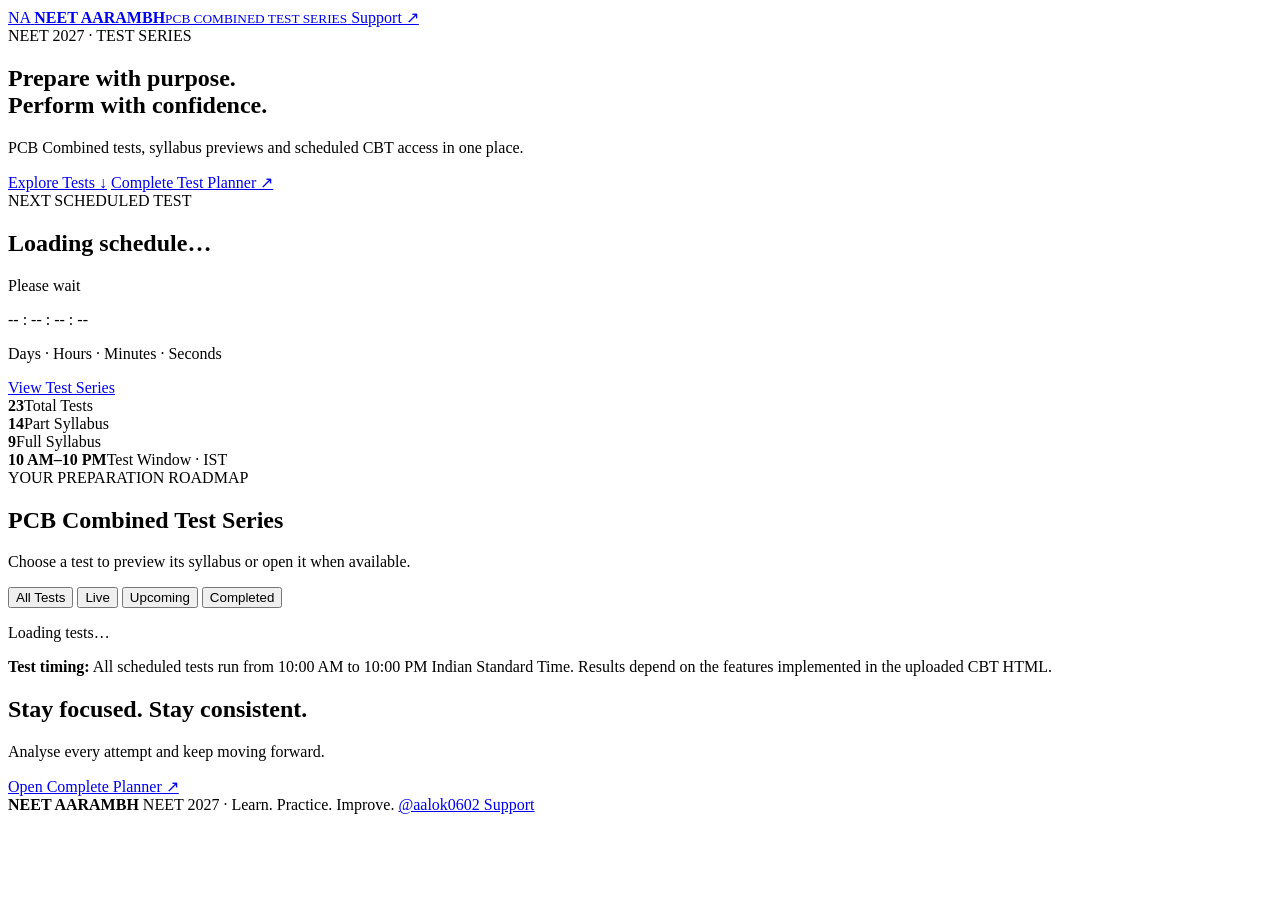
==== index.html @ 936afdba "Create index.html" ====
<!DOCTYPE html>
<html lang="en">
<head>
  <meta charset="UTF-8">
  <meta name="viewport" content="width=device-width, initial-scale=1">
  <meta name="theme-color" content="#0757d5">
  <title>NEET AARAMBH | PCB Combined</title>
  <link rel="stylesheet" href="assets/css/style.css">
  <script defer src="assets/js/config.js"></script>
  <script defer src="assets/js/tests.js"></script>
  <script defer src="assets/js/app.js"></script>
</head>
<body>
<header class="header">
  <a class="brand" href="./">
    <span class="logo">NA</span>
    <span><b>NEET AARAMBH</b><small>PCB COMBINED TEST SERIES</small></span>
  </a>
  <a class="support" href="https://t.me/aalok0602"
     target="_blank" rel="noopener">Support ↗</a>
</header>

<main class="container">
  <section class="hero">
    <div>
      <span class="eyebrow">NEET 2027 · TEST SERIES</span>
      <h1>Prepare with purpose.<br>
        <span>Perform with confidence.</span></h1>
      <p>PCB Combined tests, syllabus previews and scheduled CBT access in one place.</p>
      <a class="btn white" href="#tests">Explore Tests ↓</a>
      <a class="btn outline"
         href="planner/NEET-AARAMBH-Test-Planner.pdf"
         target="_blank" rel="noopener">Complete Test Planner ↗</a>
    </div>

    <div class="count-card">
      <span class="eyebrow">NEXT SCHEDULED TEST</span>
      <h2 id="nextTitle">Loading schedule…</h2>
      <p id="nextDate">Please wait</p>
      <div id="countdown" class="countdown">-- : -- : -- : --</div>
      <p id="countLabel">Days · Hours · Minutes · Seconds</p>
      <a id="nextButton" class="btn white" href="#tests">View Test Series</a>
    </div>
  </section>

  <section class="stats">
    <div><b>23</b><span>Total Tests</span></div>
    <div><b>14</b><span>Part Syllabus</span></div>
    <div><b>9</b><span>Full Syllabus</span></div>
    <div><b>10 AM–10 PM</b><span>Test Window · IST</span></div>
  </section>

  <section id="tests">
    <div class="section-title">
      <div>
        <span class="eyebrow blue">YOUR PREPARATION ROADMAP</span>
        <h2>PCB Combined Test Series</h2>
        <p>Choose a test to preview its syllabus or open it when available.</p>
      </div>
    </div>

    <div class="filters">
      <button class="filter active" data-filter="all">All Tests</button>
      <button class="filter" data-filter="live">Live</button>
      <button class="filter" data-filter="upcoming">Upcoming</button>
      <button class="filter" data-filter="completed">Completed</button>
    </div>

    <div id="testGrid" class="grid">
      <p>Loading tests…</p>
    </div>
  </section>

  <section class="notice">
    <b>Test timing:</b>
    All scheduled tests run from 10:00 AM to 10:00 PM Indian Standard Time.
    Results depend on the features implemented in the uploaded CBT HTML.
  </section>

  <section class="bottom">
    <h2>Stay focused. Stay consistent.</h2>
    <p>Analyse every attempt and keep moving forward.</p>
    <a class="btn white"
       href="planner/NEET-AARAMBH-Test-Planner.pdf"
       target="_blank" rel="noopener">Open Complete Planner ↗</a>
  </section>
</main>

<footer>
  <b>NEET AARAMBH</b>
  <span>NEET 2027 · Learn. Practice. Improve.</span>
  <a href="https://t.me/aalok0602"
     target="_blank" rel="noopener">@aalok0602 Support</a>
</footer>

<dialog id="syllabusDialog">
  <div class="dialog-head">
    <h2 id="syllabusTitle">Test Syllabus</h2>
    <button id="closeDialog" aria-label="Close">×</button>
  </div>
  <div id="syllabusBody"></div>
  <a class="btn primary"
     href="planner/NEET-AARAMBH-Test-Planner.pdf"
     target="_blank" rel="noopener">Open Complete Planner ↗</a>
</dialog>
</body>
</html>
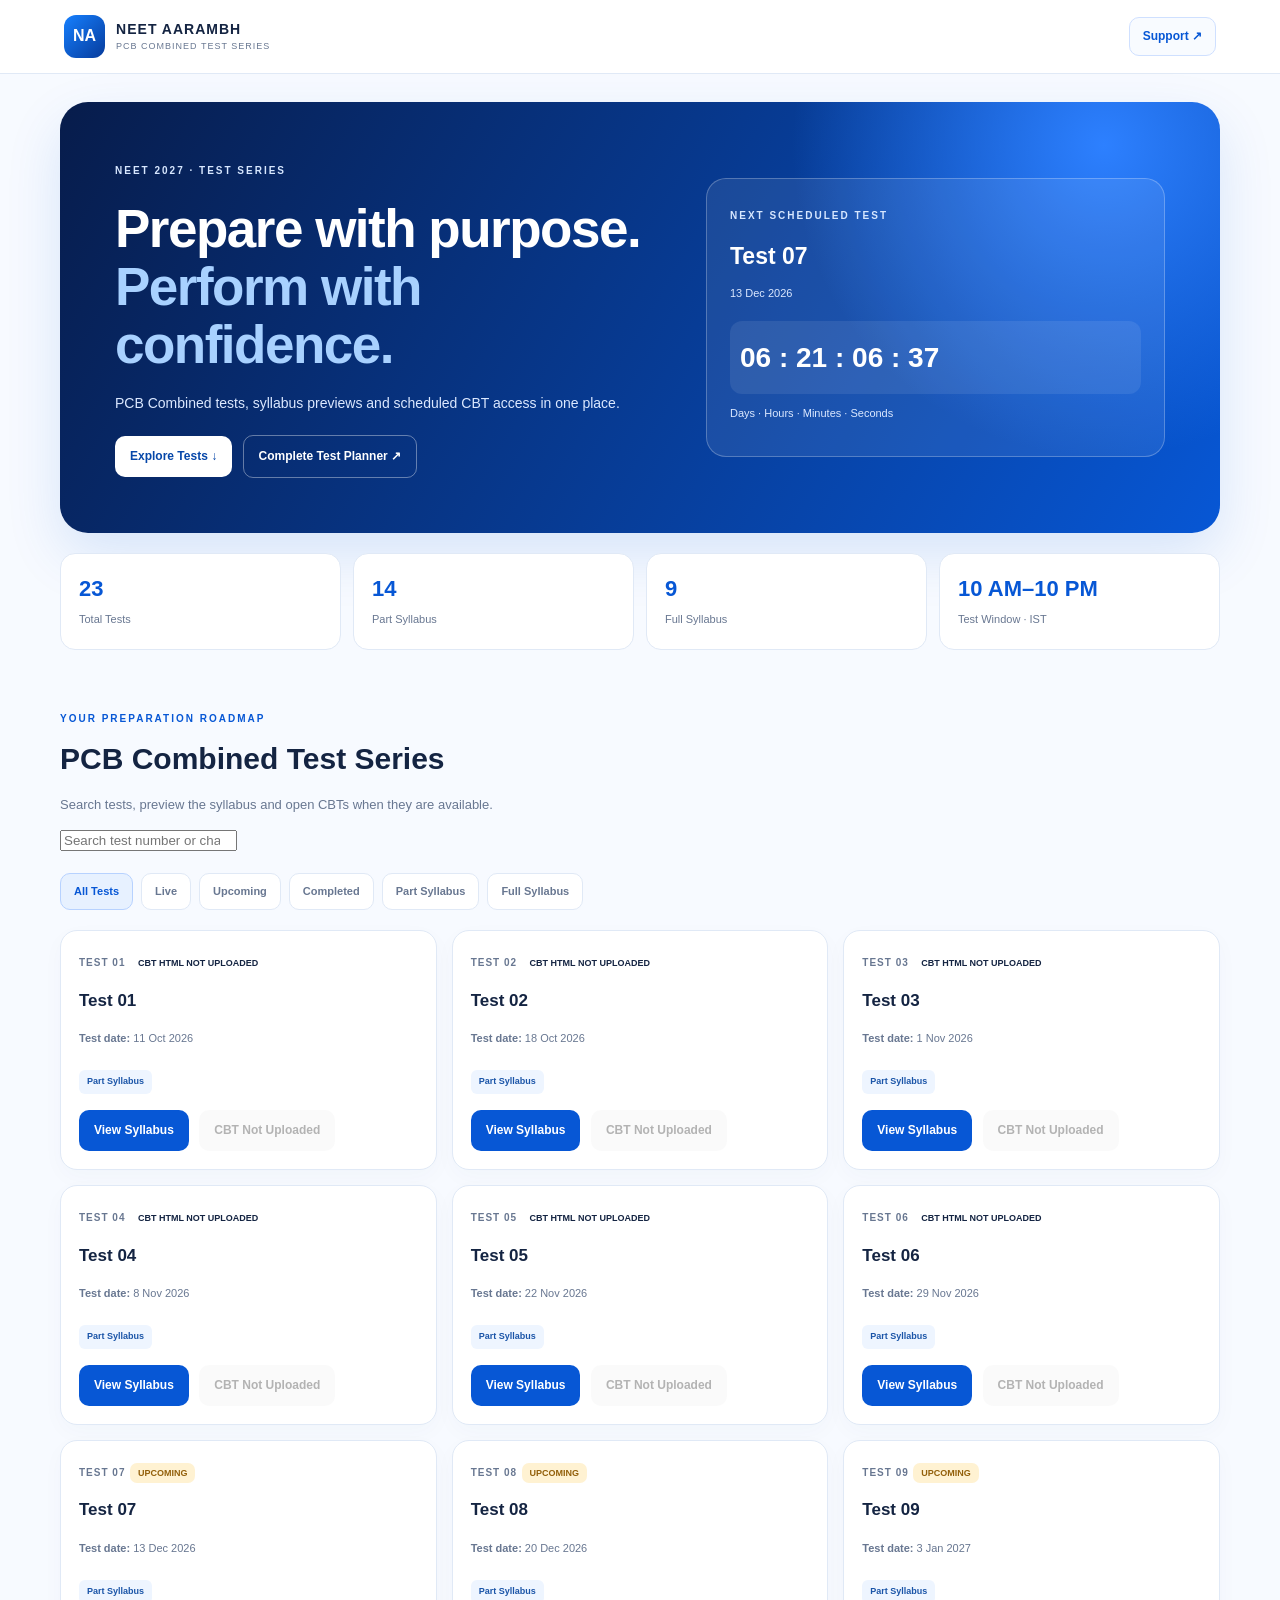
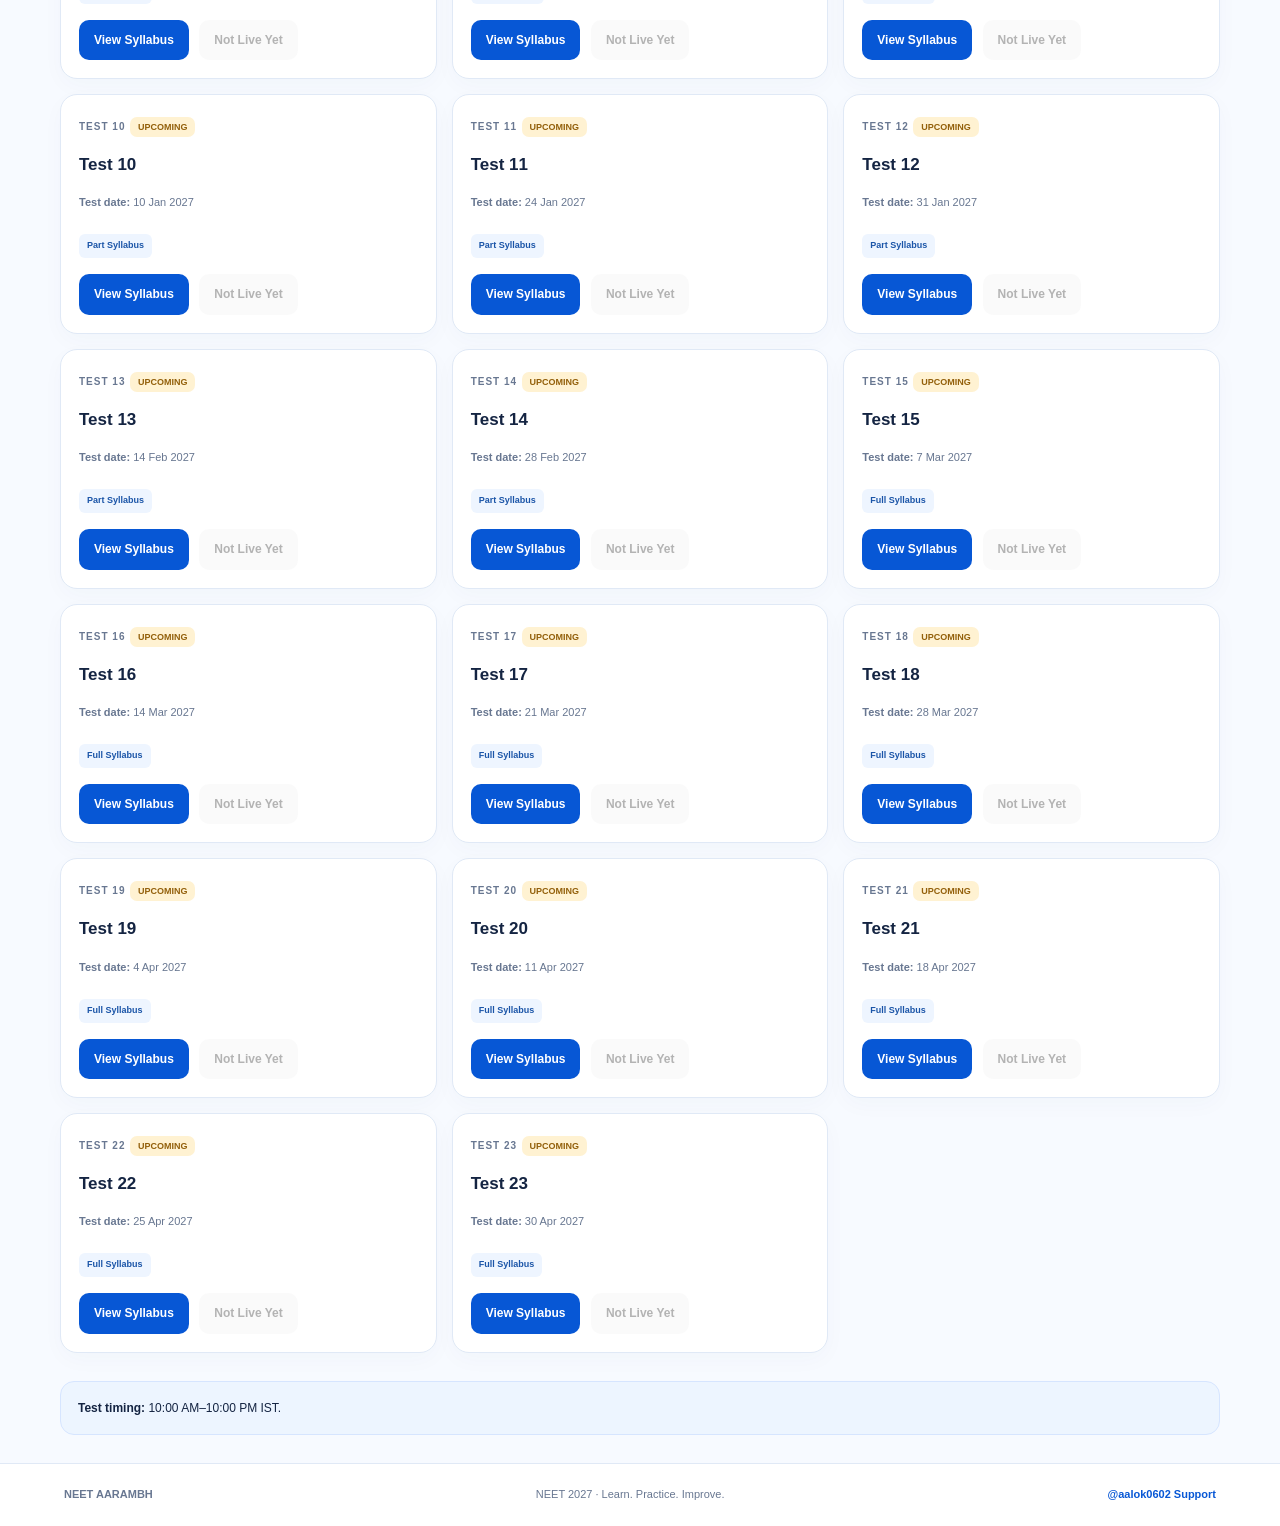
==== commit cea9a3ee: "Update index.html" ====
--- a/index.html
+++ b/index.html
@@ -1,10 +1,12 @@
+
 <!DOCTYPE html>
 <html lang="en">
 <head>
   <meta charset="UTF-8">
   <meta name="viewport" content="width=device-width, initial-scale=1">
   <meta name="theme-color" content="#0757d5">
-  <title>NEET AARAMBH | PCB Combined</title>
+  <meta name="description" content="NEET AARAMBH PCB Combined Test Series — 23 scheduled tests for NEET 2027.">
+  <title>NEET AARAMBH | PCB Combined Test Series</title>
   <link rel="stylesheet" href="assets/css/style.css">
   <script defer src="assets/js/config.js"></script>
   <script defer src="assets/js/tests.js"></script>
@@ -16,30 +18,26 @@
     <span class="logo">NA</span>
     <span><b>NEET AARAMBH</b><small>PCB COMBINED TEST SERIES</small></span>
   </a>
-  <a class="support" href="https://t.me/aalok0602"
-     target="_blank" rel="noopener">Support ↗</a>
+  <a class="support" href="https://t.me/aalok0602" target="_blank" rel="noopener">Support ↗</a>
 </header>
 
 <main class="container">
   <section class="hero">
-    <div>
+    <div class="hero-copy">
       <span class="eyebrow">NEET 2027 · TEST SERIES</span>
-      <h1>Prepare with purpose.<br>
-        <span>Perform with confidence.</span></h1>
+      <h1>Prepare with purpose.<br><span>Perform with confidence.</span></h1>
       <p>PCB Combined tests, syllabus previews and scheduled CBT access in one place.</p>
-      <a class="btn white" href="#tests">Explore Tests ↓</a>
-      <a class="btn outline"
-         href="planner/NEET-AARAMBH-Test-Planner.pdf"
-         target="_blank" rel="noopener">Complete Test Planner ↗</a>
+      <div class="hero-actions">
+        <a class="btn white" href="#tests">Explore Tests ↓</a>
+        <a class="btn outline" href="planner/NEET-AARAMBH-Test-Planner.pdf" target="_blank" rel="noopener">Complete Test Planner ↗</a>
+      </div>
     </div>
-
     <div class="count-card">
       <span class="eyebrow">NEXT SCHEDULED TEST</span>
       <h2 id="nextTitle">Loading schedule…</h2>
       <p id="nextDate">Please wait</p>
-      <div id="countdown" class="countdown">-- : -- : -- : --</div>
+      <div id="countdown" class="countdown" aria-live="polite">-- : -- : -- : --</div>
       <p id="countLabel">Days · Hours · Minutes · Seconds</p>
-      <a id="nextButton" class="btn white" href="#tests">View Test Series</a>
     </div>
   </section>
 
@@ -52,56 +50,46 @@
 
   <section id="tests">
     <div class="section-title">
-      <div>
-        <span class="eyebrow blue">YOUR PREPARATION ROADMAP</span>
-        <h2>PCB Combined Test Series</h2>
-        <p>Choose a test to preview its syllabus or open it when available.</p>
+      <span class="eyebrow blue">YOUR PREPARATION ROADMAP</span>
+      <h2>PCB Combined Test Series</h2>
+      <p>Search tests, preview the syllabus and open CBTs when they are available.</p>
+    </div>
+
+    <div class="test-tools">
+      <input id="testSearch" type="search" placeholder="Search test number or chapter…" aria-label="Search tests">
+      <div class="filters" role="group" aria-label="Filter tests">
+        <button class="filter active" data-filter="all" aria-pressed="true">All Tests</button>
+        <button class="filter" data-filter="live" aria-pressed="false">Live</button>
+        <button class="filter" data-filter="upcoming" aria-pressed="false">Upcoming</button>
+        <button class="filter" data-filter="completed" aria-pressed="false">Completed</button>
+        <button class="filter" data-filter="part" aria-pressed="false">Part Syllabus</button>
+        <button class="filter" data-filter="full" aria-pressed="false">Full Syllabus</button>
       </div>
     </div>
 
-    <div class="filters">
-      <button class="filter active" data-filter="all">All Tests</button>
-      <button class="filter" data-filter="live">Live</button>
-      <button class="filter" data-filter="upcoming">Upcoming</button>
-      <button class="filter" data-filter="completed">Completed</button>
-    </div>
-
-    <div id="testGrid" class="grid">
-      <p>Loading tests…</p>
+    <div id="testGrid" class="grid" aria-live="polite">
+      <p class="loading">Loading tests…</p>
     </div>
   </section>
 
   <section class="notice">
-    <b>Test timing:</b>
-    All scheduled tests run from 10:00 AM to 10:00 PM Indian Standard Time.
-    Results depend on the features implemented in the uploaded CBT HTML.
-  </section>
-
-  <section class="bottom">
-    <h2>Stay focused. Stay consistent.</h2>
-    <p>Analyse every attempt and keep moving forward.</p>
-    <a class="btn white"
-       href="planner/NEET-AARAMBH-Test-Planner.pdf"
-       target="_blank" rel="noopener">Open Complete Planner ↗</a>
+    <b>Test timing:</b> 10:00 AM–10:00 PM IST.
   </section>
 </main>
 
 <footer>
   <b>NEET AARAMBH</b>
   <span>NEET 2027 · Learn. Practice. Improve.</span>
-  <a href="https://t.me/aalok0602"
-     target="_blank" rel="noopener">@aalok0602 Support</a>
+  <a href="https://t.me/aalok0602" target="_blank" rel="noopener">@aalok0602 Support</a>
 </footer>
 
-<dialog id="syllabusDialog">
+<dialog id="syllabusDialog" aria-labelledby="syllabusTitle">
   <div class="dialog-head">
     <h2 id="syllabusTitle">Test Syllabus</h2>
-    <button id="closeDialog" aria-label="Close">×</button>
+    <button id="closeDialog" aria-label="Close syllabus">×</button>
   </div>
   <div id="syllabusBody"></div>
-  <a class="btn primary"
-     href="planner/NEET-AARAMBH-Test-Planner.pdf"
-     target="_blank" rel="noopener">Open Complete Planner ↗</a>
+  <a class="btn primary planner-link" href="planner/NEET-AARAMBH-Test-Planner.pdf" target="_blank" rel="noopener">Open Complete Planner ↗</a>
 </dialog>
 </body>
 </html>
--- a/assets/css/style.css
+++ b/assets/css/style.css
@@ -0,0 +1,284 @@
+:root {
+  --blue: #0757d5;
+  --dark: #09265d;
+  --ink: #142442;
+  --muted: #687791;
+  --line: #e0e9f6;
+  --pale: #eef5ff;
+  --green: #087a51;
+}
+
+* { box-sizing: border-box; }
+
+html { scroll-behavior: smooth; }
+
+body {
+  margin: 0;
+  background: #f7faff;
+  color: var(--ink);
+  font-family: Arial, Helvetica, sans-serif;
+  line-height: 1.55;
+}
+
+a { text-decoration: none; color: inherit; }
+button { font: inherit; cursor: pointer; }
+
+.header {
+  min-height: 74px;
+  padding: 12px 5%;
+  display: flex;
+  align-items: center;
+  justify-content: space-between;
+  background: white;
+  border-bottom: 1px solid var(--line);
+  position: sticky;
+  top: 0;
+  z-index: 10;
+}
+
+.brand { display: flex; align-items: center; gap: 11px; }
+.logo {
+  background: linear-gradient(135deg, #1680ff, #063b9c);
+  color: white;
+  border-radius: 12px;
+  padding: 9px;
+  font-weight: 900;
+}
+.brand b, .brand small { display: block; }
+.brand b { font-size: 14px; letter-spacing: 1px; }
+.brand small { font-size: 9px; color: var(--muted); letter-spacing: 1px; }
+
+.support {
+  color: var(--blue);
+  border: 1px solid #cfe0ff;
+  background: #f8fbff;
+  padding: 9px 13px;
+  border-radius: 10px;
+  font-weight: bold;
+  font-size: 12px;
+}
+
+.container { width: min(1160px, 92%); margin: auto; }
+
+.hero {
+  margin: 28px 0 20px;
+  padding: clamp(24px, 5vw, 55px);
+  border-radius: 28px;
+  color: white;
+  background: radial-gradient(circle at 90% 10%, #2d80ff, transparent 28%),
+              linear-gradient(120deg, #071c4b, #0757d5);
+  display: grid;
+  grid-template-columns: 1.1fr .9fr;
+  gap: 30px;
+  align-items: center;
+  box-shadow: 0 22px 55px #0757d522;
+}
+
+.eyebrow {
+  font-size: 10px;
+  font-weight: 900;
+  letter-spacing: 2px;
+  color: #d7e7ff;
+}
+.eyebrow.blue { color: var(--blue); }
+
+h1 {
+  font-size: clamp(32px, 4.5vw, 53px);
+  line-height: 1.1;
+  letter-spacing: -1.5px;
+  margin: 18px 0;
+}
+.hero h1 span { color: #a8d1ff; }
+.hero p { color: #dbe8ff; font-size: 14px; }
+
+.btn {
+  display: inline-flex;
+  align-items: center;
+  justify-content: center;
+  padding: 11px 15px;
+  margin: 7px 6px 0 0;
+  border: 0;
+  border-radius: 10px;
+  font-size: 12px;
+  font-weight: 800;
+  cursor: pointer;
+}
+.white { background: white; color: #0647a9; }
+.outline { color: white; border: 1px solid #ffffff60; }
+.primary { background: var(--blue); color: white; }
+
+.count-card {
+  padding: 23px;
+  border: 1px solid #ffffff40;
+  background: #ffffff15;
+  border-radius: 20px;
+  min-width: 0;
+}
+.count-card h2 { margin: 12px 0 4px; font-size: 23px; }
+.count-card p { font-size: 11px; }
+
+.countdown {
+  margin: 18px 0 8px;
+  padding: 15px 10px;
+  border-radius: 12px;
+  background: #ffffff15;
+  font-size: clamp(20px, 3vw, 28px);
+  font-weight: 900;
+  font-variant-numeric: tabular-nums;
+  overflow-wrap: anywhere;
+}
+
+.stats {
+  display: grid;
+  grid-template-columns: repeat(4, 1fr);
+  gap: 12px;
+  margin: 18px 0 55px;
+}
+.stats div {
+  padding: 18px;
+  border: 1px solid var(--line);
+  border-radius: 15px;
+  background: white;
+}
+.stats b { display: block; color: var(--blue); font-size: 22px; }
+.stats span { font-size: 11px; color: var(--muted); }
+
+.section-title h2 { margin: 6px 0; font-size: 30px; }
+.section-title p { color: var(--muted); font-size: 13px; }
+
+.filters { display: flex; flex-wrap: wrap; gap: 8px; margin: 20px 0; }
+.filter {
+  background: white;
+  border: 1px solid var(--line);
+  color: var(--muted);
+  border-radius: 10px;
+  padding: 9px 13px;
+  font-size: 11px;
+  font-weight: 800;
+}
+.filter.active { background: #e7f1ff; color: var(--blue); border-color: #b7d2ff; }
+
+.grid { display: grid; grid-template-columns: repeat(3, 1fr); gap: 15px; }
+.test-card {
+  display: flex;
+  flex-direction: column;
+  padding: 18px;
+  background: white;
+  border: 1px solid var(--line);
+  border-radius: 17px;
+  min-width: 0;
+  box-shadow: 0 7px 22px #193e7607;
+}
+.card-top { display: flex; align-items: center; justify-content: space-between; gap: 8px; }
+.test-number { font-size: 10px; color: var(--muted); font-weight: 900; letter-spacing: 1px; }
+.status { font-size: 9px; padding: 5px 8px; border-radius: 7px; font-weight: 900; }
+.status-live { color: var(--green); background: #ddf8eb; }
+.status-upcoming { color: #93600b; background: #fff2d2; }
+.status-completed { color: #67748a; background: #edf0f5; }
+.test-card h3 { margin: 14px 0 5px; font-size: 17px; }
+.test-date { color: var(--muted); font-size: 11px; }
+.test-type {
+  align-self: flex-start;
+  margin-top: 12px;
+  padding: 5px 8px;
+  border-radius: 6px;
+  background: var(--pale);
+  color: #1b55a8;
+  font-size: 9px;
+  font-weight: 900;
+}
+.card-summary { color: var(--muted); font-size: 11px; margin: 13px 0 16px; }
+.card-actions { display: grid; grid-template-columns: 1fr 1fr; gap: 8px; margin-top: auto; }
+.small-btn {
+  display: flex;
+  align-items: center;
+  justify-content: center;
+  text-align: center;
+  border: 1px solid var(--line);
+  background: #f8fbff;
+  color: #24436f;
+  padding: 10px 7px;
+  border-radius: 9px;
+  font-size: 10px;
+  font-weight: 900;
+}
+.small-btn.primary { color: white; background: var(--blue); border-color: var(--blue); }
+.small-btn.disabled { color: #7e899b; background: #eff2f6; cursor: not-allowed; }
+
+.notice {
+  margin: 28px 0;
+  padding: 17px;
+  background: #edf5ff;
+  border: 1px solid #d6e5ff;
+  border-radius: 14px;
+  font-size: 12px;
+}
+
+.bottom {
+  margin: 35px 0;
+  padding: 30px;
+  color: white;
+  background: linear-gradient(120deg, #092c71, #0757d5);
+  border-radius: 20px;
+}
+.bottom h2 { margin: 0 0 7px; }
+.bottom p { color: #d9e7ff; font-size: 12px; }
+
+footer {
+  padding: 22px 5%;
+  background: white;
+  border-top: 1px solid var(--line);
+  display: flex;
+  justify-content: space-between;
+  gap: 15px;
+  flex-wrap: wrap;
+  font-size: 11px;
+  color: var(--muted);
+}
+footer a { color: var(--blue); font-weight: bold; }
+
+dialog {
+  width: min(650px, 94%);
+  max-height: 85vh;
+  overflow: auto;
+  border: 0;
+  border-radius: 20px;
+  padding: 22px;
+  color: var(--ink);
+  box-shadow: 0 25px 80px #00163b55;
+}
+dialog::backdrop { background: #061632aa; }
+.dialog-head { display: flex; justify-content: space-between; align-items: center; }
+#closeDialog {
+  border: 1px solid var(--line);
+  border-radius: 9px;
+  background: #f5f8fd;
+  font-size: 22px;
+}
+.subject {
+  margin: 12px 0;
+  padding: 13px;
+  border: 1px solid var(--line);
+  border-radius: 12px;
+}
+.subject h3 { font-size: 12px; color: var(--blue); }
+.subject li { margin: 6px 0; font-size: 12px; }
+.muted { color: var(--muted); font-size: 12px; }
+
+@media (max-width: 850px) {
+  .hero { grid-template-columns: 1fr; }
+  .count-card { max-width: 520px; }
+  .grid { grid-template-columns: repeat(2, minmax(0, 1fr)); }
+}
+@media (max-width: 560px) {
+  .header { padding: 12px 4%; }
+  .brand b { font-size: 12px; }
+  .brand small { font-size: 8px; }
+  .hero { padding: 23px 18px; border-radius: 20px; }
+  h1 { font-size: 34px; }
+  .stats { grid-template-columns: repeat(2, 1fr); gap: 9px; }
+  .stats div { padding: 13px; }
+  .grid { grid-template-columns: 1fr; }
+  .section-title h2 { font-size: 25px; }
+  footer { flex-direction: column; }
+}
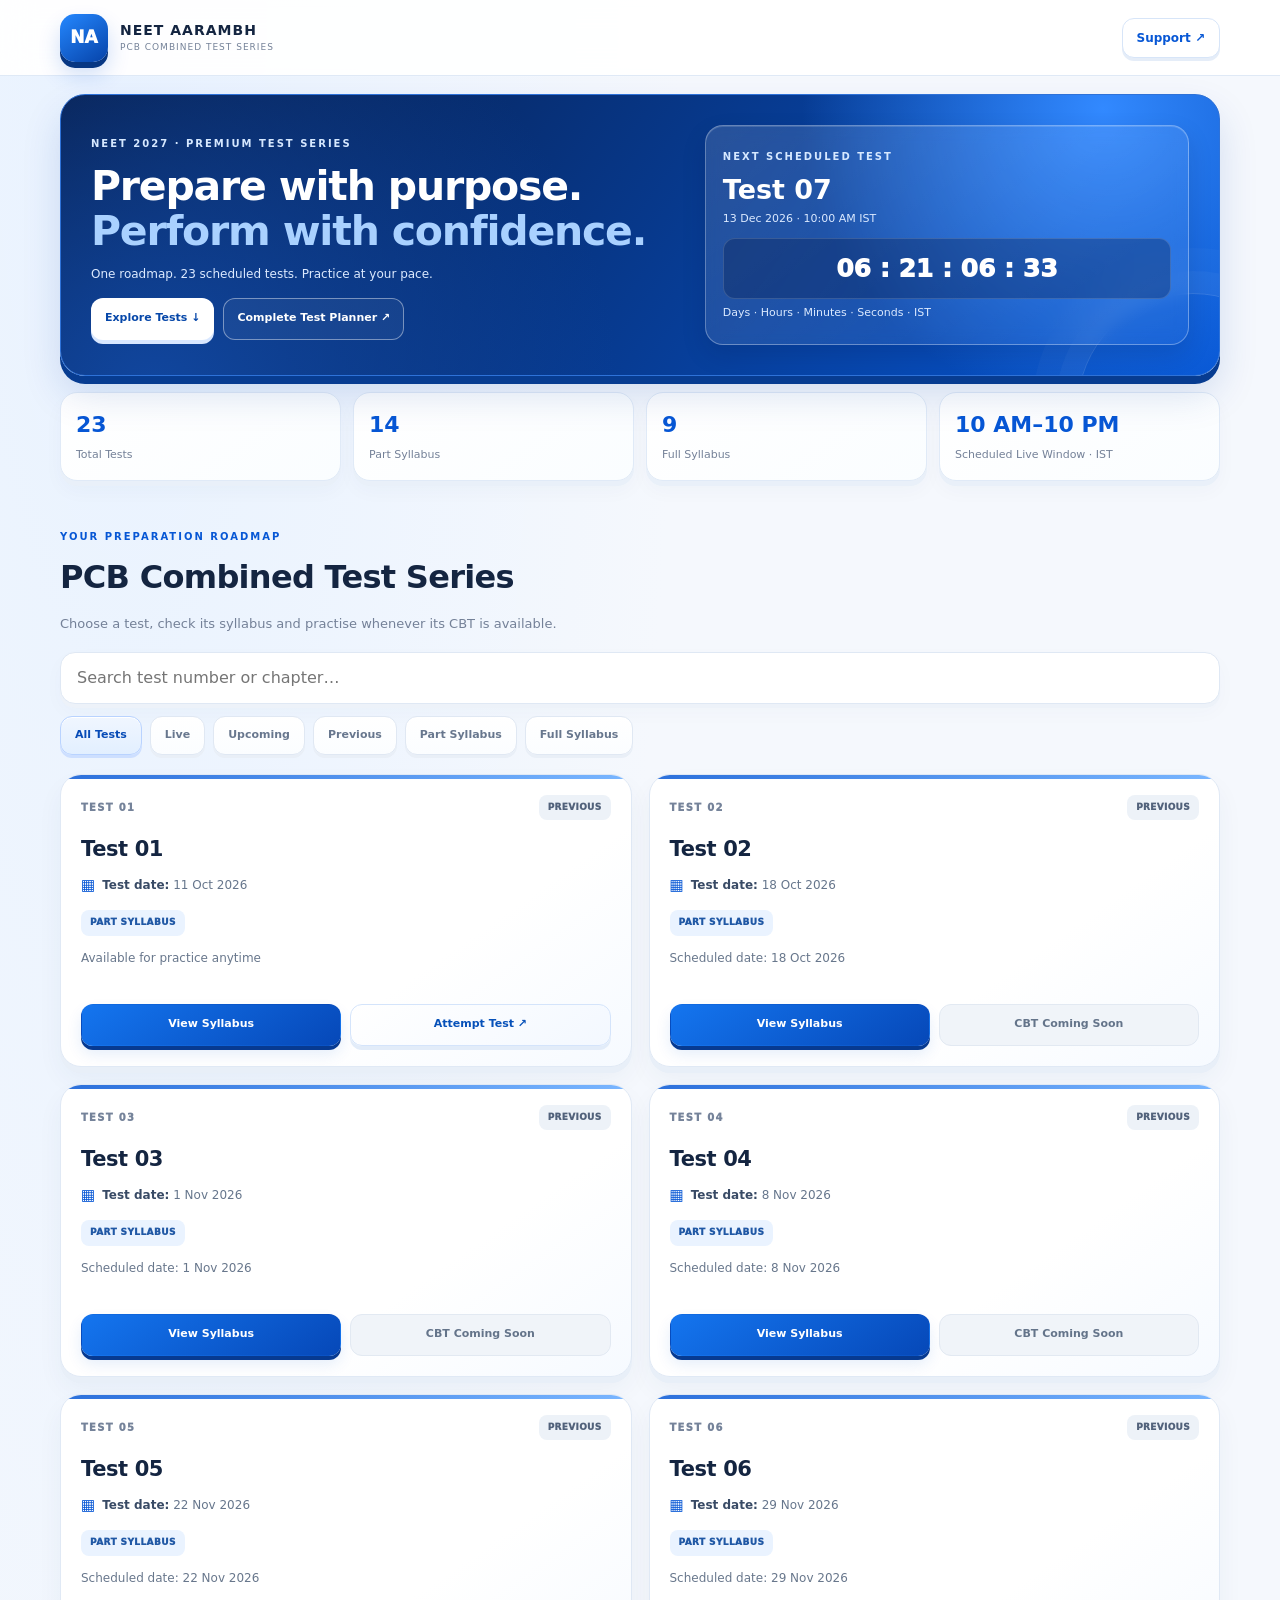
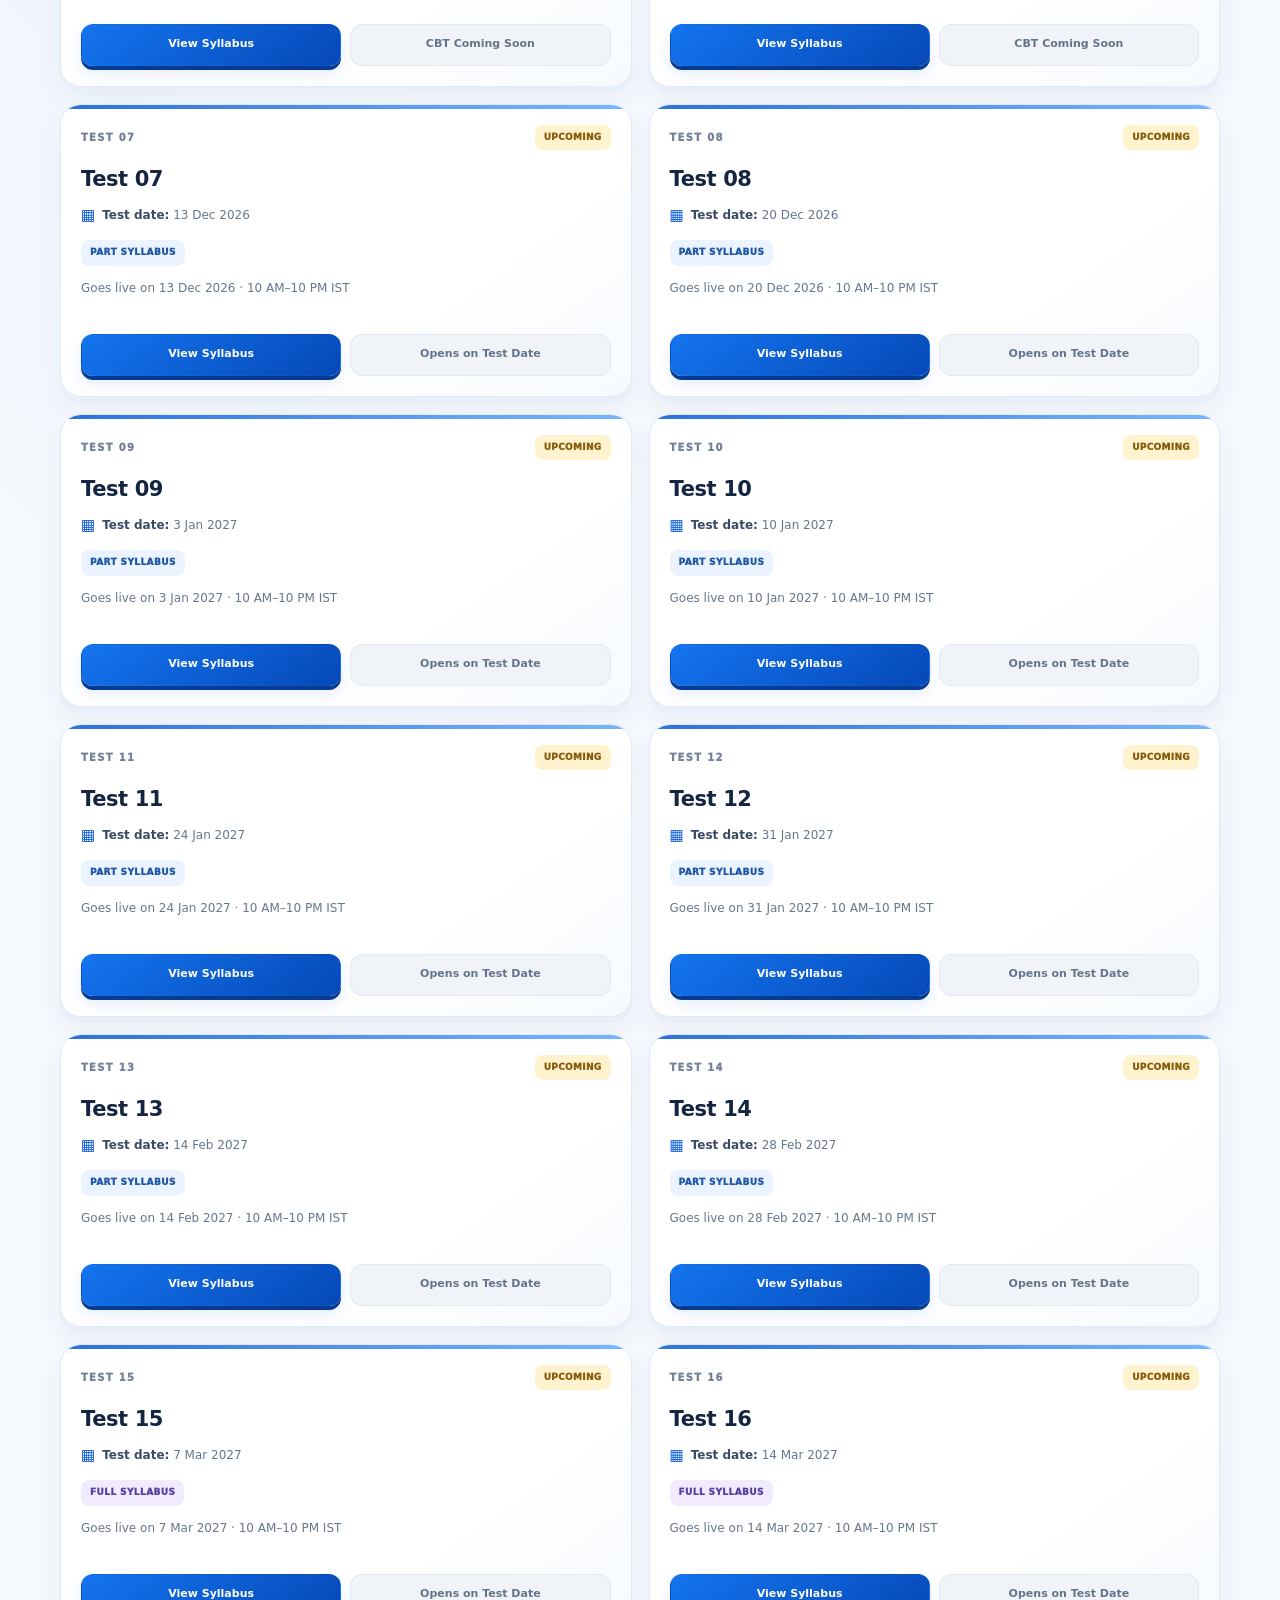
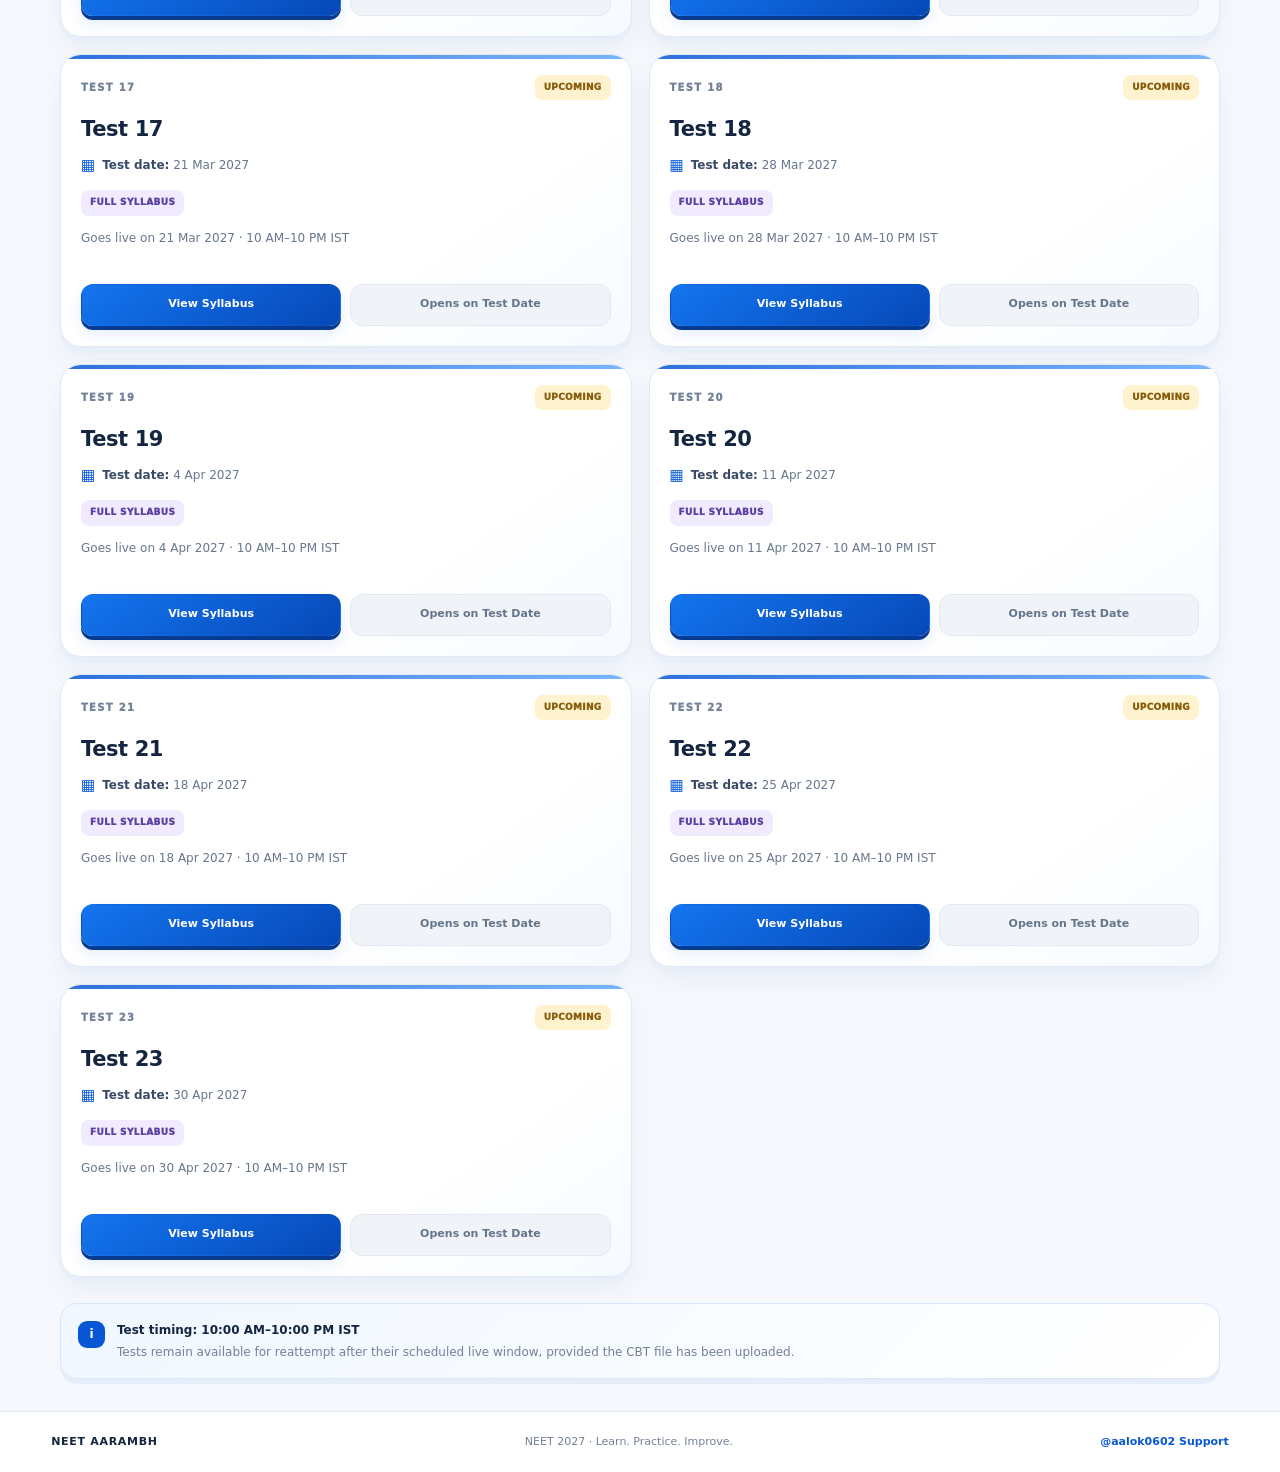
==== commit 6d1227b5: "Update index.html" ====
--- a/index.html
+++ b/index.html
@@ -14,54 +14,64 @@
 </head>
 <body>
 <header class="header">
-  <a class="brand" href="./">
+  <a class="brand" href="./" aria-label="NEET AARAMBH home">
     <span class="logo">NA</span>
-    <span><b>NEET AARAMBH</b><small>PCB COMBINED TEST SERIES</small></span>
+    <span class="brand-copy">
+      <b>NEET AARAMBH</b>
+      <small>PCB COMBINED TEST SERIES</small>
+    </span>
   </a>
-  <a class="support" href="https://t.me/aalok0602" target="_blank" rel="noopener">Support ↗</a>
+  <a class="support" href="https://t.me/aalok0602"
+     target="_blank" rel="noopener">Support ↗</a>
 </header>
 
 <main class="container">
   <section class="hero">
     <div class="hero-copy">
-      <span class="eyebrow">NEET 2027 · TEST SERIES</span>
+      <span class="eyebrow">NEET 2027 · PREMIUM TEST SERIES</span>
       <h1>Prepare with purpose.<br><span>Perform with confidence.</span></h1>
-      <p>PCB Combined tests, syllabus previews and scheduled CBT access in one place.</p>
+      <p>One roadmap. 23 scheduled tests. Practice at your pace.</p>
       <div class="hero-actions">
         <a class="btn white" href="#tests">Explore Tests ↓</a>
-        <a class="btn outline" href="planner/NEET-AARAMBH-Test-Planner.pdf" target="_blank" rel="noopener">Complete Test Planner ↗</a>
+        <a class="btn outline"
+           href="planner/NEET-AARAMBH-Test-Planner.pdf"
+           target="_blank" rel="noopener">Complete Test Planner ↗</a>
       </div>
     </div>
+
     <div class="count-card">
       <span class="eyebrow">NEXT SCHEDULED TEST</span>
       <h2 id="nextTitle">Loading schedule…</h2>
-      <p id="nextDate">Please wait</p>
+      <p id="nextDate">Checking dates…</p>
       <div id="countdown" class="countdown" aria-live="polite">-- : -- : -- : --</div>
-      <p id="countLabel">Days · Hours · Minutes · Seconds</p>
+      <p id="countLabel">Days · Hours · Minutes · Seconds · IST</p>
     </div>
   </section>
 
-  <section class="stats">
-    <div><b>23</b><span>Total Tests</span></div>
-    <div><b>14</b><span>Part Syllabus</span></div>
-    <div><b>9</b><span>Full Syllabus</span></div>
-    <div><b>10 AM–10 PM</b><span>Test Window · IST</span></div>
+  <section class="stats" aria-label="Test series overview">
+    <div class="stat-card"><b>23</b><span>Total Tests</span></div>
+    <div class="stat-card"><b>14</b><span>Part Syllabus</span></div>
+    <div class="stat-card"><b>9</b><span>Full Syllabus</span></div>
+    <div class="stat-card"><b>10 AM–10 PM</b><span>Scheduled Live Window · IST</span></div>
   </section>
 
-  <section id="tests">
+  <section id="tests" class="tests-section">
     <div class="section-title">
       <span class="eyebrow blue">YOUR PREPARATION ROADMAP</span>
       <h2>PCB Combined Test Series</h2>
-      <p>Search tests, preview the syllabus and open CBTs when they are available.</p>
+      <p>Choose a test, check its syllabus and practise whenever its CBT is available.</p>
     </div>
 
     <div class="test-tools">
-      <input id="testSearch" type="search" placeholder="Search test number or chapter…" aria-label="Search tests">
+      <input id="testSearch" type="search"
+             placeholder="Search test number or chapter…"
+             aria-label="Search tests">
+
       <div class="filters" role="group" aria-label="Filter tests">
         <button class="filter active" data-filter="all" aria-pressed="true">All Tests</button>
         <button class="filter" data-filter="live" aria-pressed="false">Live</button>
         <button class="filter" data-filter="upcoming" aria-pressed="false">Upcoming</button>
-        <button class="filter" data-filter="completed" aria-pressed="false">Completed</button>
+        <button class="filter" data-filter="previous" aria-pressed="false">Previous</button>
         <button class="filter" data-filter="part" aria-pressed="false">Part Syllabus</button>
         <button class="filter" data-filter="full" aria-pressed="false">Full Syllabus</button>
       </div>
@@ -73,7 +83,11 @@
   </section>
 
   <section class="notice">
-    <b>Test timing:</b> 10:00 AM–10:00 PM IST.
+    <span class="notice-icon">i</span>
+    <div>
+      <b>Test timing: 10:00 AM–10:00 PM IST</b>
+      <p>Tests remain available for reattempt after their scheduled live window, provided the CBT file has been uploaded.</p>
+    </div>
   </section>
 </main>
 
@@ -85,11 +99,16 @@
 
 <dialog id="syllabusDialog" aria-labelledby="syllabusTitle">
   <div class="dialog-head">
-    <h2 id="syllabusTitle">Test Syllabus</h2>
-    <button id="closeDialog" aria-label="Close syllabus">×</button>
+    <div>
+      <span class="eyebrow blue">TEST DETAILS</span>
+      <h2 id="syllabusTitle">Test Syllabus</h2>
+    </div>
+    <button id="closeDialog" type="button" aria-label="Close syllabus">×</button>
   </div>
   <div id="syllabusBody"></div>
-  <a class="btn primary planner-link" href="planner/NEET-AARAMBH-Test-Planner.pdf" target="_blank" rel="noopener">Open Complete Planner ↗</a>
+  <a class="btn primary planner-link"
+     href="planner/NEET-AARAMBH-Test-Planner.pdf"
+     target="_blank" rel="noopener">Open Complete Planner ↗</a>
 </dialog>
 </body>
 </html>
--- a/assets/css/style.css
+++ b/assets/css/style.css
@@ -1,284 +1,568 @@
+
 :root {
   --blue: #0757d5;
-  --dark: #09265d;
-  --ink: #142442;
-  --muted: #687791;
-  --line: #e0e9f6;
-  --pale: #eef5ff;
-  --green: #087a51;
+  --blue-dark: #073887;
+  --navy: #071d49;
+  --ink: #142541;
+  --muted: #748198;
+  --line: #e0e9f5;
+  --pale: #edf5ff;
+  --green: #087a53;
+  --shadow: 0 12px 30px rgba(18, 54, 110, .08);
 }
 
 * { box-sizing: border-box; }
 
-html { scroll-behavior: smooth; }
+html {
+  scroll-behavior: smooth;
+  scroll-padding-top: 90px;
+}
 
 body {
   margin: 0;
-  background: #f7faff;
+  background:
+    radial-gradient(ellipse at 10% 0%, #e8f2ff 0, transparent 34%),
+    #f5f8fd;
   color: var(--ink);
-  font-family: Arial, Helvetica, sans-serif;
-  line-height: 1.55;
-}
-
-a { text-decoration: none; color: inherit; }
-button { font: inherit; cursor: pointer; }
+  font-family: Inter, ui-sans-serif, system-ui, -apple-system,
+    BlinkMacSystemFont, "Segoe UI", sans-serif;
+  line-height: 1.5;
+}
+
+a { text-decoration: none; }
+button, input { font: inherit; }
+button, a { -webkit-tap-highlight-color: transparent; }
 
 .header {
-  min-height: 74px;
-  padding: 12px 5%;
-  display: flex;
-  align-items: center;
-  justify-content: space-between;
-  background: white;
-  border-bottom: 1px solid var(--line);
   position: sticky;
   top: 0;
-  z-index: 10;
-}
-
-.brand { display: flex; align-items: center; gap: 11px; }
+  z-index: 20;
+  display: flex;
+  align-items: center;
+  justify-content: space-between;
+  gap: 12px;
+  min-height: 76px;
+  padding: 12px max(4%, calc((100% - 1160px) / 2));
+  background: rgba(255, 255, 255, .92);
+  border-bottom: 1px solid rgba(220, 231, 245, .9);
+  backdrop-filter: blur(16px);
+}
+
+.brand {
+  display: flex;
+  align-items: center;
+  gap: 12px;
+  color: var(--ink);
+  min-width: 0;
+}
+
 .logo {
-  background: linear-gradient(135deg, #1680ff, #063b9c);
-  color: white;
-  border-radius: 12px;
-  padding: 9px;
-  font-weight: 900;
-}
+  display: grid;
+  place-items: center;
+  width: 48px;
+  height: 48px;
+  flex: 0 0 48px;
+  border-radius: 15px;
+  color: #fff;
+  font-size: 17px;
+  font-weight: 950;
+  background: linear-gradient(145deg, #2588ff, #0643a9);
+  box-shadow: 0 6px 0 #073783, 0 12px 22px #0757d533;
+}
+
+.brand-copy { min-width: 0; }
 .brand b, .brand small { display: block; }
 .brand b { font-size: 14px; letter-spacing: 1px; }
-.brand small { font-size: 9px; color: var(--muted); letter-spacing: 1px; }
+.brand small {
+  color: var(--muted);
+  font-size: 9px;
+  letter-spacing: 1px;
+}
 
 .support {
+  padding: 10px 14px;
+  border: 1px solid #d7e5f8;
+  border-radius: 12px;
+  background: #fff;
   color: var(--blue);
-  border: 1px solid #cfe0ff;
-  background: #f8fbff;
-  padding: 9px 13px;
-  border-radius: 10px;
-  font-weight: bold;
   font-size: 12px;
+  font-weight: 850;
+  white-space: nowrap;
+  box-shadow: 0 3px 0 #e5edf8;
+  transition: transform .18s ease, box-shadow .18s ease;
+}
+
+.support:hover {
+  transform: translateY(-2px);
+  box-shadow: 0 5px 0 #e5edf8;
 }
 
 .container { width: min(1160px, 92%); margin: auto; }
 
+/* Compact premium hero */
 .hero {
-  margin: 28px 0 20px;
-  padding: clamp(24px, 5vw, 55px);
-  border-radius: 28px;
-  color: white;
-  background: radial-gradient(circle at 90% 10%, #2d80ff, transparent 28%),
-              linear-gradient(120deg, #071c4b, #0757d5);
+  position: relative;
+  isolation: isolate;
   display: grid;
   grid-template-columns: 1.1fr .9fr;
-  gap: 30px;
-  align-items: center;
-  box-shadow: 0 22px 55px #0757d522;
+  align-items: center;
+  gap: 22px;
+  overflow: hidden;
+  margin: 18px 0 16px;
+  padding: clamp(20px, 3vw, 30px);
+  border: 1px solid #2e72d8;
+  border-radius: 25px;
+  color: #fff;
+  background:
+    radial-gradient(circle at 90% 5%, #3289ff 0, transparent 28%),
+    radial-gradient(circle at 8% 110%, #1147a0 0, transparent 42%),
+    linear-gradient(125deg, #071a42, #0757d5);
+  box-shadow: 0 8px 0 #073c91, 0 19px 38px #063f9c25;
+}
+
+.hero::after {
+  content: "";
+  position: absolute;
+  z-index: -1;
+  width: 230px;
+  height: 230px;
+  right: -90px;
+  bottom: -150px;
+  border: 1px solid #ffffff25;
+  border-radius: 50%;
+  box-shadow: 0 0 0 22px #ffffff08, 0 0 0 45px #ffffff06;
 }
 
 .eyebrow {
+  color: #d6e8ff;
   font-size: 10px;
   font-weight: 900;
   letter-spacing: 2px;
-  color: #d7e7ff;
-}
+}
+
 .eyebrow.blue { color: var(--blue); }
 
 h1 {
-  font-size: clamp(32px, 4.5vw, 53px);
+  margin: 10px 0;
+  font-size: clamp(27px, 3.3vw, 41px);
   line-height: 1.1;
-  letter-spacing: -1.5px;
-  margin: 18px 0;
-}
-.hero h1 span { color: #a8d1ff; }
-.hero p { color: #dbe8ff; font-size: 14px; }
+  letter-spacing: -1.2px;
+}
+
+.hero h1 span { color: #a9d1ff; }
+.hero p { color: #dceaff; font-size: 12px; margin: 8px 0 15px; }
+.hero-actions { display: flex; flex-wrap: wrap; gap: 9px; }
 
 .btn {
   display: inline-flex;
   align-items: center;
   justify-content: center;
-  padding: 11px 15px;
-  margin: 7px 6px 0 0;
-  border: 0;
-  border-radius: 10px;
-  font-size: 12px;
-  font-weight: 800;
+  gap: 6px;
+  min-height: 42px;
+  padding: 10px 13px;
+  border: 1px solid transparent;
+  border-radius: 12px;
+  font-size: 11px;
+  font-weight: 850;
+  line-height: 1.35;
+  text-align: center;
   cursor: pointer;
-}
-.white { background: white; color: #0647a9; }
-.outline { color: white; border: 1px solid #ffffff60; }
-.primary { background: var(--blue); color: white; }
+  transition: transform .18s ease, box-shadow .18s ease, background .18s ease;
+}
+
+.btn:not(:disabled):hover {
+  transform: translateY(-2px);
+}
+
+.white {
+  color: #0647a9;
+  background: #fff;
+  box-shadow: 0 4px 0 #d8e7ff;
+}
+
+.outline {
+  color: #fff;
+  background: #ffffff0c;
+  border-color: #ffffff6b;
+}
 
 .count-card {
-  padding: 23px;
-  border: 1px solid #ffffff40;
-  background: #ffffff15;
-  border-radius: 20px;
   min-width: 0;
-}
-.count-card h2 { margin: 12px 0 4px; font-size: 23px; }
-.count-card p { font-size: 11px; }
+  padding: 17px;
+  border: 1px solid #ffffff50;
+  border-radius: 18px;
+  background: linear-gradient(145deg, #ffffff22, #ffffff0b);
+  box-shadow: inset 0 1px 0 #ffffff25, 0 10px 24px #00133a24;
+  backdrop-filter: blur(8px);
+}
+
+.count-card h2 {
+  margin: 7px 0 2px;
+  font-size: clamp(20px, 2.4vw, 27px);
+  line-height: 1.2;
+}
+
+.count-card p { color: #dceaff; font-size: 11px; margin: 5px 0; }
 
 .countdown {
-  margin: 18px 0 8px;
-  padding: 15px 10px;
+  margin: 10px 0 6px;
+  padding: 11px 8px;
+  border: 1px solid #ffffff25;
   border-radius: 12px;
-  background: #ffffff15;
-  font-size: clamp(20px, 3vw, 28px);
-  font-weight: 900;
+  background: #061b4c55;
+  font-size: clamp(18px, 2.3vw, 25px);
+  font-weight: 950;
   font-variant-numeric: tabular-nums;
+  text-align: center;
   overflow-wrap: anywhere;
 }
 
 .stats {
   display: grid;
-  grid-template-columns: repeat(4, 1fr);
+  grid-template-columns: repeat(4, minmax(0, 1fr));
   gap: 12px;
-  margin: 18px 0 55px;
-}
-.stats div {
-  padding: 18px;
-  border: 1px solid var(--line);
+  margin: 15px 0 42px;
+}
+
+.stat-card {
+  padding: 15px;
+  border: 1px solid #e0eaf7;
+  border-radius: 17px;
+  background: linear-gradient(145deg, #fff, #fafdff);
+  box-shadow: 0 5px 0 #e9f0f9, 0 10px 20px #163b6c08;
+}
+
+.stat-card b { display: block; color: var(--blue); font-size: 22px; }
+.stat-card span { color: var(--muted); font-size: 11px; }
+
+.tests-section { scroll-margin-top: 90px; }
+.section-title h2 { margin: 6px 0; font-size: clamp(25px, 3vw, 32px); letter-spacing: -.7px; }
+.section-title p { color: var(--muted); font-size: 13px; }
+
+.test-tools { display: grid; gap: 12px; margin: 19px 0; }
+
+#testSearch {
+  width: 100%;
+  min-height: 52px;
+  padding: 13px 16px;
+  border: 1px solid #dfe8f4;
   border-radius: 15px;
-  background: white;
-}
-.stats b { display: block; color: var(--blue); font-size: 22px; }
-.stats span { font-size: 11px; color: var(--muted); }
-
-.section-title h2 { margin: 6px 0; font-size: 30px; }
-.section-title p { color: var(--muted); font-size: 13px; }
-
-.filters { display: flex; flex-wrap: wrap; gap: 8px; margin: 20px 0; }
+  outline: none;
+  color: var(--ink);
+  background: #fff;
+  box-shadow: 0 4px 0 #edf2f9, 0 8px 20px #183a6c07;
+}
+
+#testSearch:focus {
+  border-color: #7eafff;
+  box-shadow: 0 0 0 4px #0757d51a;
+}
+
+.filters { display: flex; flex-wrap: wrap; gap: 8px; }
+
 .filter {
-  background: white;
-  border: 1px solid var(--line);
+  padding: 10px 14px;
+  border: 1px solid #e0e8f3;
+  border-radius: 12px;
+  background: linear-gradient(#fff, #fbfdff);
+  color: #68778e;
+  font-size: 11px;
+  font-weight: 850;
+  cursor: pointer;
+  box-shadow: 0 3px 0 #e9eff7;
+  transition: transform .16s ease, background .16s ease;
+}
+
+.filter:hover { transform: translateY(-1px); }
+
+.filter.active {
+  border-color: #b9d3ff;
+  color: #064bb7;
+  background: linear-gradient(180deg, #f0f6ff, #e2efff);
+  box-shadow: inset 0 1px 0 #fff, 0 3px 0 #cddfff;
+}
+
+.grid {
+  display: grid;
+  grid-template-columns: repeat(2, minmax(0, 1fr));
+  gap: 17px;
+}
+
+.test-card {
+  position: relative;
+  display: flex;
+  flex-direction: column;
+  min-width: 0;
+  padding: 20px;
+  overflow: hidden;
+  border: 1px solid #e0e9f5;
+  border-radius: 21px;
+  background: linear-gradient(145deg, #fff 0%, #fff 65%, #f6faff 100%);
+  box-shadow: 0 6px 0 #e8eff8, 0 13px 27px #143b6d0c;
+  transition: transform .2s ease, box-shadow .2s ease, border-color .2s ease;
+}
+
+.test-card::before {
+  content: "";
+  position: absolute;
+  inset: 0 0 auto;
+  height: 4px;
+  background: linear-gradient(90deg, #0757d5, #62a9ff);
+  opacity: .85;
+}
+
+.test-card.state-live {
+  border-color: #a9e6ce;
+  background: linear-gradient(145deg, #fff, #f3fff9);
+}
+
+.test-card.state-live::before {
+  background: linear-gradient(90deg, #0a9c69, #66dfb0);
+}
+
+.test-card:hover {
+  transform: translateY(-4px);
+  border-color: #bdd5fa;
+  box-shadow: 0 9px 0 #e2ecfa, 0 22px 38px #143b6d16;
+}
+
+.card-top {
+  display: flex;
+  align-items: center;
+  justify-content: space-between;
+  gap: 9px;
+  margin-bottom: 9px;
+}
+
+.test-number {
+  color: #75839a;
+  font-size: 10px;
+  font-weight: 950;
+  letter-spacing: 1.3px;
+}
+
+.status {
+  padding: 6px 9px;
+  border-radius: 8px;
+  font-size: 9px;
+  font-weight: 950;
+  letter-spacing: .3px;
+  text-align: center;
+}
+
+.status-live { color: #08754f; background: #dcf9ec; }
+.status-upcoming { color: #875d0b; background: #fff2cf; }
+.status-previous { color: #52627b; background: #edf2f8; }
+
+.test-card h3 { margin: 5px 0 8px; font-size: 21px; letter-spacing: -.4px; }
+
+.date-line {
+  display: flex;
+  align-items: center;
+  gap: 7px;
+  color: #66768c;
+  font-size: 12px;
+}
+
+.date-line strong { color: #384a65; }
+.date-icon { color: var(--blue); font-size: 15px; }
+
+.type-pill {
+  align-self: flex-start;
+  margin-top: 14px;
+  padding: 6px 9px;
+  border-radius: 8px;
+  font-size: 9px;
+  font-weight: 950;
+  letter-spacing: .4px;
+}
+
+.part-pill { color: #2058a5; background: #eaf3ff; }
+.full-pill { color: #5b40a1; background: #f0ebff; }
+
+.schedule-message {
+  min-height: 38px;
+  margin: 13px 0 17px;
+  color: #68778c;
+  font-size: 12px;
+  line-height: 1.55;
+}
+
+.state-live .schedule-message { color: #08754f; font-weight: 800; }
+
+.test-card-actions {
+  display: grid;
+  grid-template-columns: minmax(0, 1fr) minmax(0, 1fr);
+  gap: 9px;
+  margin-top: auto;
+}
+
+.test-card-actions .btn { width: 100%; min-width: 0; padding: 10px 7px; }
+
+.syllabus-btn {
+  color: #fff;
+  background: linear-gradient(145deg, #1475ef, #0648b8);
+  box-shadow: 0 4px 0 #073a91, 0 8px 15px #0757d51c;
+}
+
+.attempt-btn {
+  color: #0751b9;
+  border-color: #d4e4fb;
+  background: linear-gradient(145deg, #fff, #f3f8ff);
+  box-shadow: 0 4px 0 #e2ecf9;
+}
+
+.attempt-btn.is-live {
+  color: #fff;
+  border-color: #07885b;
+  background: linear-gradient(145deg, #10ad77, #078354);
+  box-shadow: 0 4px 0 #056a43;
+}
+
+.unavailable-btn {
+  color: #64748a;
+  border-color: #e2e9f2;
+  background: #f0f4f9;
+  cursor: not-allowed;
+}
+
+.notice {
+  display: flex;
+  align-items: flex-start;
+  gap: 12px;
+  margin: 26px 0 32px;
+  padding: 17px;
+  border: 1px solid #d9e7fa;
+  border-radius: 17px;
+  background: linear-gradient(135deg, #f0f7ff, #fff);
+  box-shadow: 0 5px 0 #e6eef9;
+  font-size: 12px;
+}
+
+.notice-icon {
+  display: grid;
+  place-items: center;
+  width: 27px;
+  height: 27px;
+  flex: 0 0 27px;
+  border-radius: 9px;
+  color: #fff;
+  background: var(--blue);
+  font-weight: 900;
+}
+
+.notice p { margin: 4px 0 0; color: var(--muted); }
+
+footer {
+  display: flex;
+  flex-wrap: wrap;
+  align-items: center;
+  justify-content: space-between;
+  gap: 13px;
+  padding: 22px 4%;
+  border-top: 1px solid var(--line);
+  background: #fff;
   color: var(--muted);
-  border-radius: 10px;
-  padding: 9px 13px;
   font-size: 11px;
-  font-weight: 800;
-}
-.filter.active { background: #e7f1ff; color: var(--blue); border-color: #b7d2ff; }
-
-.grid { display: grid; grid-template-columns: repeat(3, 1fr); gap: 15px; }
-.test-card {
-  display: flex;
-  flex-direction: column;
-  padding: 18px;
-  background: white;
-  border: 1px solid var(--line);
-  border-radius: 17px;
-  min-width: 0;
-  box-shadow: 0 7px 22px #193e7607;
-}
-.card-top { display: flex; align-items: center; justify-content: space-between; gap: 8px; }
-.test-number { font-size: 10px; color: var(--muted); font-weight: 900; letter-spacing: 1px; }
-.status { font-size: 9px; padding: 5px 8px; border-radius: 7px; font-weight: 900; }
-.status-live { color: var(--green); background: #ddf8eb; }
-.status-upcoming { color: #93600b; background: #fff2d2; }
-.status-completed { color: #67748a; background: #edf0f5; }
-.test-card h3 { margin: 14px 0 5px; font-size: 17px; }
-.test-date { color: var(--muted); font-size: 11px; }
-.test-type {
-  align-self: flex-start;
-  margin-top: 12px;
-  padding: 5px 8px;
-  border-radius: 6px;
-  background: var(--pale);
-  color: #1b55a8;
-  font-size: 9px;
-  font-weight: 900;
-}
-.card-summary { color: var(--muted); font-size: 11px; margin: 13px 0 16px; }
-.card-actions { display: grid; grid-template-columns: 1fr 1fr; gap: 8px; margin-top: auto; }
-.small-btn {
-  display: flex;
-  align-items: center;
-  justify-content: center;
-  text-align: center;
-  border: 1px solid var(--line);
-  background: #f8fbff;
-  color: #24436f;
-  padding: 10px 7px;
-  border-radius: 9px;
-  font-size: 10px;
-  font-weight: 900;
-}
-.small-btn.primary { color: white; background: var(--blue); border-color: var(--blue); }
-.small-btn.disabled { color: #7e899b; background: #eff2f6; cursor: not-allowed; }
-
-.notice {
-  margin: 28px 0;
-  padding: 17px;
-  background: #edf5ff;
-  border: 1px solid #d6e5ff;
-  border-radius: 14px;
-  font-size: 12px;
-}
-
-.bottom {
-  margin: 35px 0;
-  padding: 30px;
-  color: white;
-  background: linear-gradient(120deg, #092c71, #0757d5);
-  border-radius: 20px;
-}
-.bottom h2 { margin: 0 0 7px; }
-.bottom p { color: #d9e7ff; font-size: 12px; }
-
-footer {
-  padding: 22px 5%;
-  background: white;
-  border-top: 1px solid var(--line);
-  display: flex;
-  justify-content: space-between;
-  gap: 15px;
-  flex-wrap: wrap;
-  font-size: 11px;
-  color: var(--muted);
-}
-footer a { color: var(--blue); font-weight: bold; }
+}
+
+footer b { color: var(--ink); letter-spacing: .7px; }
+footer a { color: var(--blue); font-weight: 850; }
 
 dialog {
-  width: min(650px, 94%);
+  width: min(680px, 92vw);
   max-height: 85vh;
   overflow: auto;
-  border: 0;
-  border-radius: 20px;
-  padding: 22px;
+  padding: 23px;
+  border: 1px solid #dce7f6;
+  border-radius: 22px;
   color: var(--ink);
-  box-shadow: 0 25px 80px #00163b55;
-}
-dialog::backdrop { background: #061632aa; }
-.dialog-head { display: flex; justify-content: space-between; align-items: center; }
-#closeDialog {
-  border: 1px solid var(--line);
-  border-radius: 9px;
-  background: #f5f8fd;
-  font-size: 22px;
-}
-.subject {
-  margin: 12px 0;
-  padding: 13px;
-  border: 1px solid var(--line);
+  background: linear-gradient(145deg, #fff, #f9fbff);
+  box-shadow: 0 28px 90px #071c4b50;
+}
+
+dialog::backdrop { background: #0619389c; backdrop-filter: blur(5px); }
+
+.dialog-head {
+  display: flex;
+  align-items: center;
+  justify-content: space-between;
+  gap: 12px;
+  padding-bottom: 14px;
+  margin-bottom: 12px;
+  border-bottom: 1px solid var(--line);
+}
+
+.dialog-head h2 { margin: 3px 0 0; font-size: 22px; }
+
+.dialog-head button {
+  width: 39px;
+  height: 39px;
+  border: 1px solid #e0e8f4;
   border-radius: 12px;
-}
-.subject h3 { font-size: 12px; color: var(--blue); }
-.subject li { margin: 6px 0; font-size: 12px; }
-.muted { color: var(--muted); font-size: 12px; }
-
-@media (max-width: 850px) {
-  .hero { grid-template-columns: 1fr; }
-  .count-card { max-width: 520px; }
-  .grid { grid-template-columns: repeat(2, minmax(0, 1fr)); }
-}
-@media (max-width: 560px) {
-  .header { padding: 12px 4%; }
+  background: #f0f5fc;
+  color: var(--ink);
+  font-size: 25px;
+  cursor: pointer;
+}
+
+.syllabus-subject { padding: 13px 0; border-bottom: 1px solid var(--line); }
+.syllabus-subject h3 { margin: 0 0 7px; color: var(--blue); font-size: 15px; }
+.syllabus-subject ul { margin: 0; padding-left: 21px; }
+.syllabus-subject li { margin: 6px 0; color: #53647c; font-size: 13px; }
+.syllabus-empty { color: var(--muted); font-size: 13px; }
+.planner-link { margin-top: 18px; }
+
+.empty-state, .error-state {
+  grid-column: 1 / -1;
+  padding: 27px;
+  border: 1px dashed #bfd2ec;
+  border-radius: 18px;
+  background: #fff;
+  color: var(--muted);
+  text-align: center;
+}
+
+.empty-icon { color: var(--blue); font-size: 26px; }
+.empty-state h3, .error-state h3 { margin: 5px 0; color: var(--ink); }
+.empty-state p, .error-state p { font-size: 12px; }
+.empty-state .btn { margin-top: 8px; }
+.loading { padding: 15px; color: var(--muted); }
+
+@media (max-width: 800px) {
+  .hero { grid-template-columns: 1fr; gap: 17px; }
+  .stats { grid-template-columns: repeat(2, minmax(0, 1fr)); margin-bottom: 35px; }
+}
+
+@media (max-width: 520px) {
+  .header { min-height: 65px; padding: 10px 4%; }
+  .logo { width: 44px; height: 44px; flex-basis: 44px; border-radius: 13px; }
+  .brand { gap: 10px; }
   .brand b { font-size: 12px; }
-  .brand small { font-size: 8px; }
-  .hero { padding: 23px 18px; border-radius: 20px; }
-  h1 { font-size: 34px; }
-  .stats { grid-template-columns: repeat(2, 1fr); gap: 9px; }
-  .stats div { padding: 13px; }
-  .grid { grid-template-columns: 1fr; }
-  .section-title h2 { font-size: 25px; }
-  footer { flex-direction: column; }
-}
+  .brand small { font-size: 8px; letter-spacing: .7px; }
+  .support { padding: 9px 10px; font-size: 11px; }
+  .container { width: 92%; }
+  .hero { margin-top: 14px; padding: 19px; border-radius: 21px; }
+  h1 { font-size: 30px; }
+  .hero p { font-size: 12px; }
+  .countdown { font-size: 20px; }
+  .stats { gap: 10px; }
+  .stat-card { padding: 13px; }
+  .stat-card b { font-size: 20px; }
+  .stat-card span { font-size: 10px; }
+  .grid { grid-template-columns: 1fr; gap: 14px; }
+  .test-card { padding: 18px; border-radius: 19px; }
+  .test-card h3 { font-size: 20px; }
+  .filters { gap: 7px; }
+  .filter { padding: 9px 11px; }
+  .test-card-actions .btn { font-size: 10px; }
+  footer { flex-direction: column; align-items: flex-start; padding: 20px 4%; }
+  dialog { padding: 18px; }
+}
+
+@media (prefers-reduced-motion: reduce) {
+  *, *::before, *::after {
+    scroll-behavior: auto !important;
+    transition: none !important;
+  }
+}
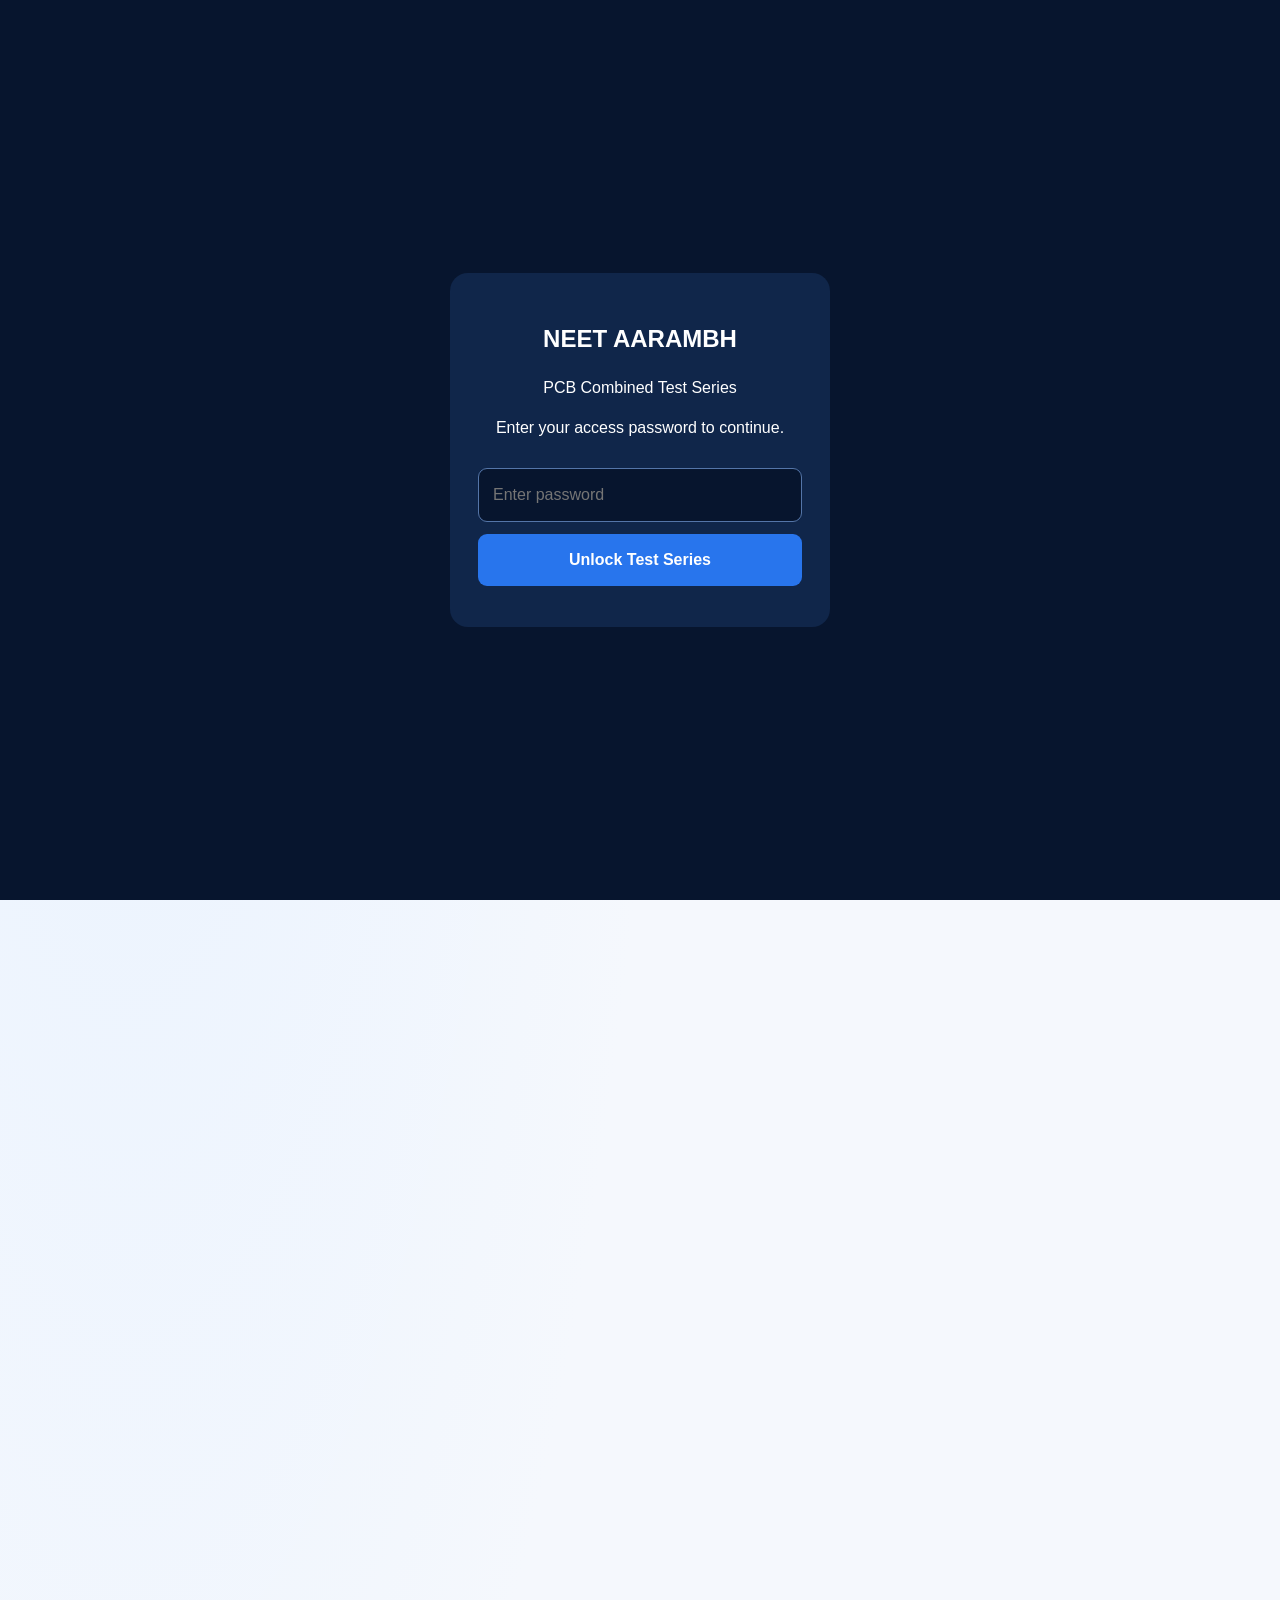
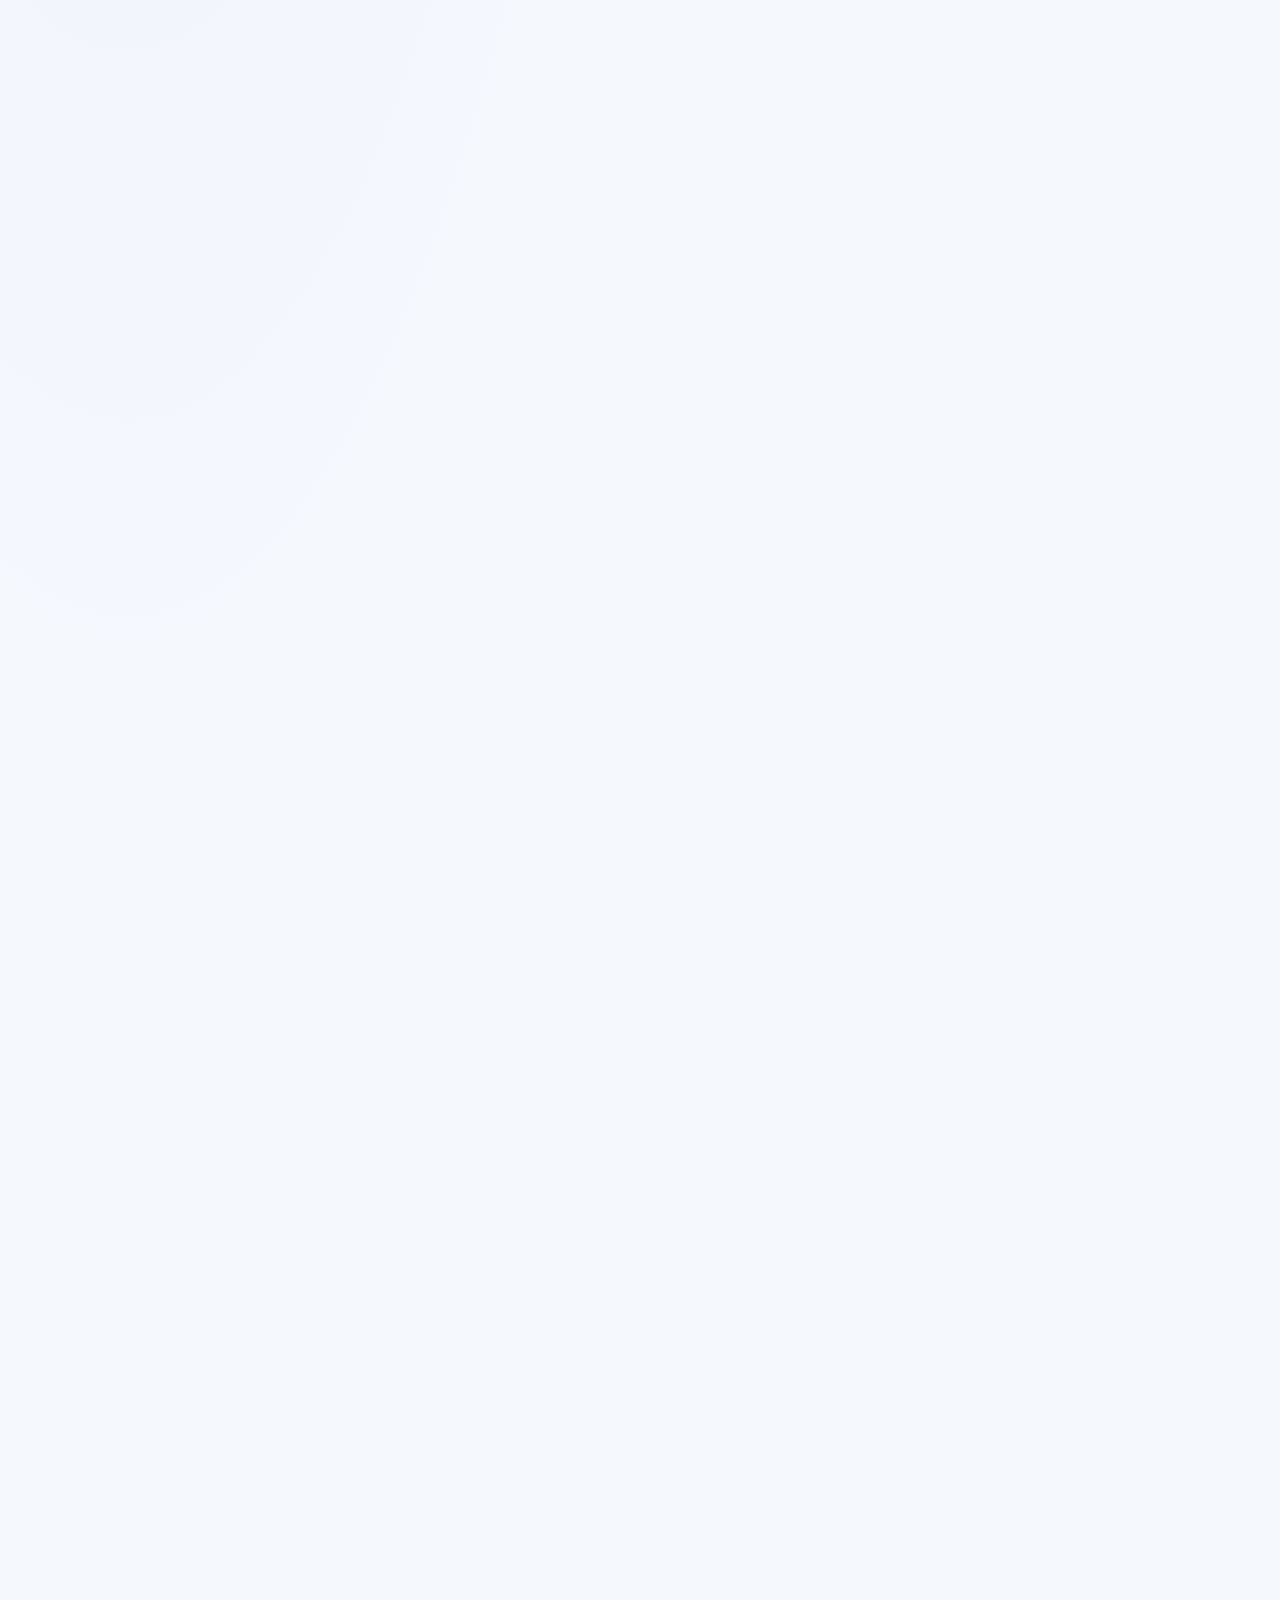
==== commit 784be8c2: "Update index.html" ====
--- a/index.html
+++ b/index.html
@@ -11,6 +11,7 @@
   <script defer src="assets/js/config.js"></script>
   <script defer src="assets/js/tests.js"></script>
   <script defer src="assets/js/app.js"></script>
+  <script src="assets/js/access-lock.js"></script>
 </head>
 <body>
 <header class="header">
